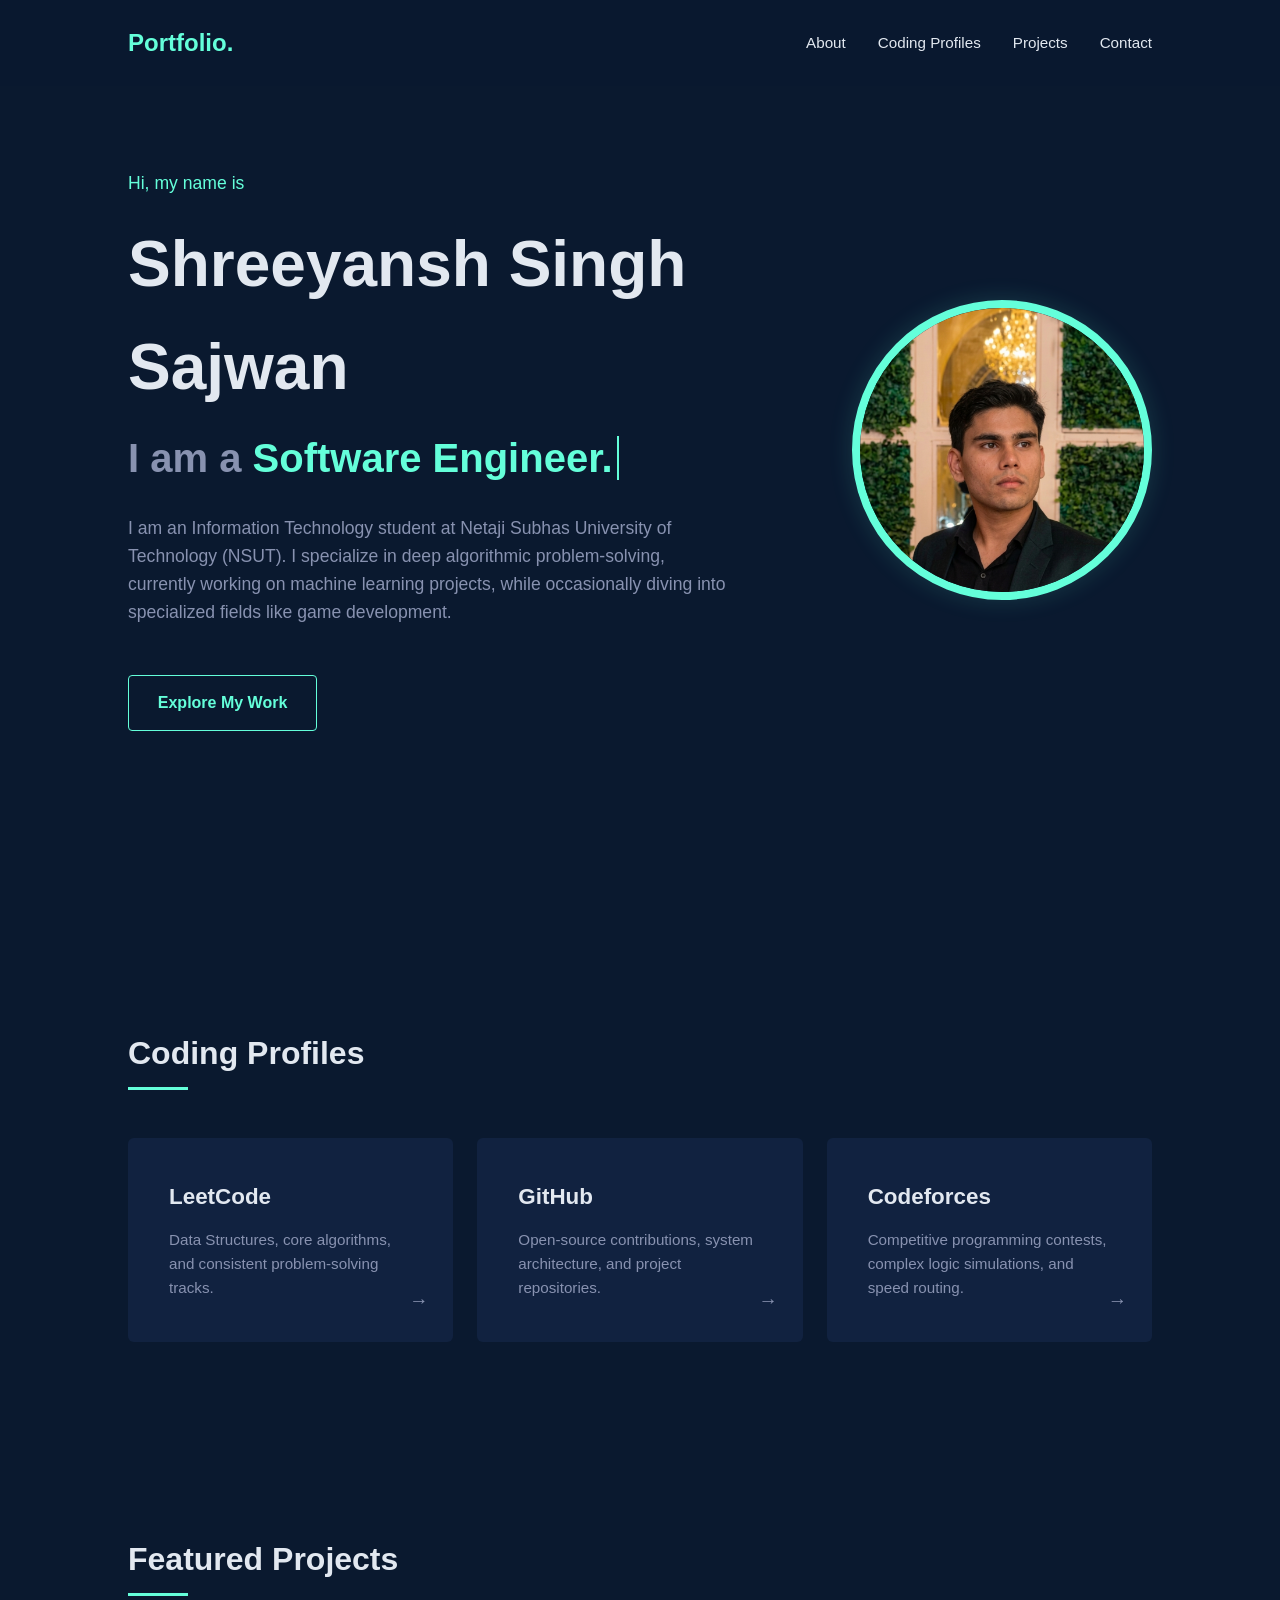
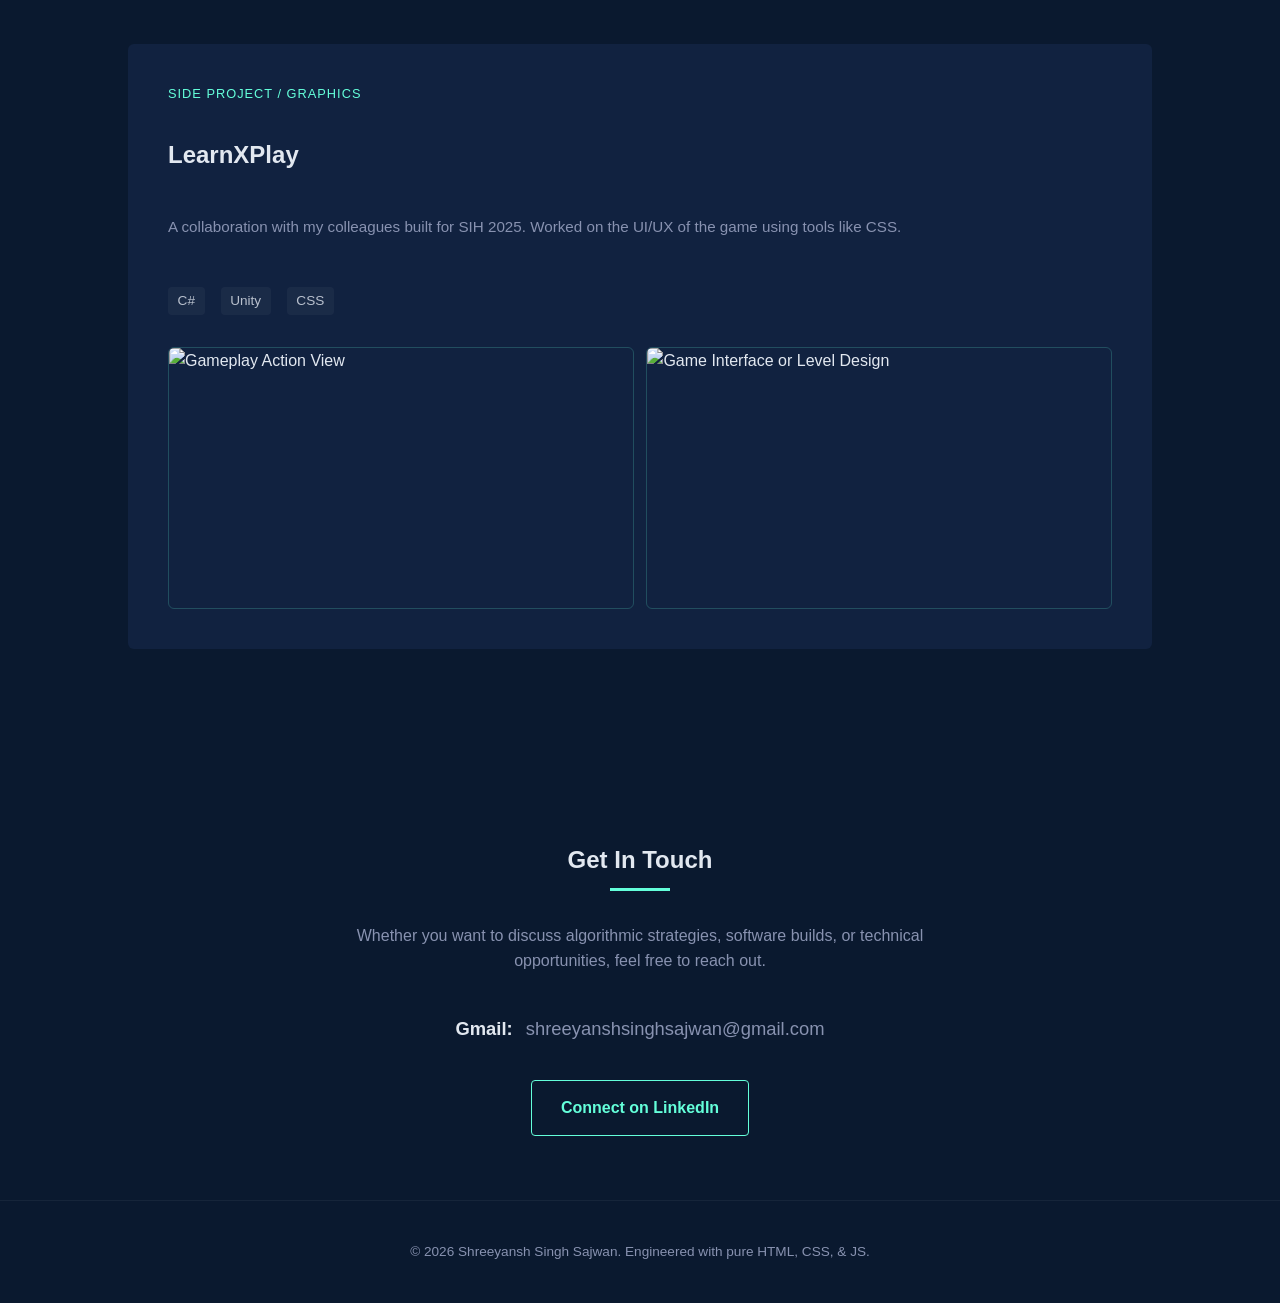
==== index.html @ 5389fd42 "Add files to repository Add HTML, CSS, JS, README and image file" ====
<!DOCTYPE html>
<html lang="en">
<head>
    <meta charset="UTF-8">
    <meta name="viewport" content="width=device-width, initial-scale=1.0">
    <title>Shreeyansh Singh Sajwan | Portfolio | Engineering & Development</title>
    <link rel="stylesheet" href="style.css">
</head>
<body>

    <nav class="navbar">
        <div class="logo">Portfolio.</div>
        <ul class="nav-links">
            <li><a href="#about">About</a></li>
            <li><a href="#profiles">Coding Profiles</a></li>
            <li><a href="#projects">Projects</a></li>
            <li><a href="#contact">Contact</a></li>
        </ul>
    </nav>

    <header id="about" class="hero">
        <div class="hero-flex-container">
            <div class="hero-content">
                <p class="greeting">Hi, my name is</p>
                <h1 class="name">Shreeyansh Singh Sajwan</h1>
                <h2 class="dynamic-text">I am a <span class="typewriter" data-words='["Software Engineer.", "Competitive Programmer.", "Problem Solver."]'></span></h2>
                <p class="bio">
                    I am an Information Technology student at Netaji Subhas University of Technology (NSUT). 
                    I specialize in deep algorithmic problem-solving, currently working on machine learning
                    projects, while occasionally diving into specialized fields like game development.
                </p>
                <a href="#projects" class="btn">Explore My Work</a>
            </div>

            <div class="hero-portrait-container">
                <img src="me.jpeg" alt="Shreeyansh Singh Sajwan" class="hero-portrait">
            </div>

        </div>
    </header>

    <section id="profiles" class="reveal">
        <div class="section-header">
            <h2>Coding Profiles</h2>
            <div class="underline"></div>
        </div>
        <div class="profile-grid">
            <a href="https://leetcode.com/GamerTripleS55" target="_blank" class="profile-card leetcode">
                <h3>LeetCode</h3>
                <p>Data Structures, core algorithms, and consistent problem-solving tracks.</p>
                <span class="link-arrow">→</span>
            </a>
            <a href="https://github.com/Shreeyansh-S-Sajwan" target="_blank" class="profile-card github">
                <h3>GitHub</h3>
                <p>Open-source contributions, system architecture, and project repositories.</p>
                <span class="link-arrow">→</span>
            </a>
            <a href="https://codeforces.com/profile/gamertriples55" target="_blank" class="profile-card codeforces">
                <h3>Codeforces</h3>
                <p>Competitive programming contests, complex logic simulations, and speed routing.</p>
                <span class="link-arrow">→</span>
            </a>
        </div>
    </section>

    <section id="projects" class="reveal">
        <div class="section-header">
            <h2>Featured Projects</h2>
            <div class="underline"></div>
        </div>
        
        <div class="projects-grid">
            <div class="project-text-content">
                <div class="project-card game-tech">
                    <span class="project-tag">Side Project / Graphics</span>
                    <h3>LearnXPlay</h3>
                    <p>A collaboration with my colleagues built for SIH 2025. Worked on the UI/UX of the game using tools like CSS.</p>
                    <div class="project-tech-stack">
                        <span>C#</span><span>Unity</span><span>CSS</span>
                    </div>
                    <div class="game-screenshots">
                        <img src="game-ss1.jpg" alt="Gameplay Action View" class="game-ss">
                        <img src="game-ss2.jpg" alt="Game Interface or Level Design" class="game-ss">
                    </div>
                </div>
            </div>
        </div>
    </section>

    <section id="contact" class="reveal">
        <div class="contact-container">
            <h2>Get In Touch</h2>
            <div class="underline"></div>
            <p>Whether you want to discuss algorithmic strategies, software builds, or technical opportunities, feel free to reach out.</p>
            
            <div class="contact-hybrid">
                <div class="gmail-text">
                    <span class="label">Gmail:</span> 
                    <span class="value">shreeyanshsinghsajwan@gmail.com</span>
                </div>
                
                <div class="linkedin-box">
                    <a href="https://linkedin.com/in/shreeyansh-singh-sajwan" target="_blank" class="btn">Connect on LinkedIn</a>
                </div>
            </div>
        </div>
    </section>

    <footer>
        <p>&copy; 2026 Shreeyansh Singh Sajwan. Engineered with pure HTML, CSS, & JS.</p>
    </footer>

    <script src="script.js"></script>
</body>
</html>
---- style.css ----
/* Color Palette Variables */
:root {
    --bg-main: #0a192f;        /* Deep Space Navy */
    --bg-surface: #112240;     /* Slate Blue Surface */
    --text-primary: #64ffda;   /* Cyan / Electric Accent */
    --text-bright: #e2e8f0;    /* Crisp Text */
    --text-muted: #8892b0;     /* Subdued Metadata Text */
    --blue-glow: rgba(100, 255, 218, 0.15);
}

* {
    margin: 0;
    padding: 0;
    box-sizing: border-box;
    font-family: 'SF Pro Display', -apple-system, 'Segoe UI', sans-serif;
    scroll-behavior: smooth;
}

body {
    background-color: var(--bg-main);
    color: var(--text-bright);
    overflow-x: hidden;
    line-height: 1.6;
}

/* Navbar Customization */
.navbar {
    display: flex;
    justify-content: space-between;
    align-items: center;
    padding: 1.5rem 10%;
    position: fixed;
    width: 100%;
    top: 0;
    z-index: 1000;
    background: rgba(10, 25, 47, 0.85);
    backdrop-filter: blur(10px);
    transition: all 0.3s ease;
}

.navbar.shrink {
    padding: 0.8rem 10%;
    box-shadow: 0 10px 30px -10px rgba(2, 12, 27, 0.7);
}

.logo {
    font-size: 1.5rem;
    font-weight: 700;
    color: var(--text-primary);
}

.nav-links {
    display: flex;
    list-style: none;
    gap: 2rem;
}

.nav-links a {
    text-decoration: none;
    color: var(--text-bright);
    font-size: 0.95rem;
    transition: color 0.2s;
}

.nav-links a:hover {
    color: var(--text-primary);
}

/* Sections Global Structure */
section {
    padding: 8rem 10% 4rem 10%;
}

.section-header {
    margin-bottom: 3rem;
}

.section-header h2 {
    font-size: 2rem;
    color: var(--text-bright);
}

.underline {
    width: 60px;
    height: 3px;
    background-color: var(--text-primary);
    margin-top: 0.5rem;
}

/* Hero Content Styling */
.hero {
    min-height: 100vh;
    display: flex;
    align-items: center;
    padding: 0 10%;
}

.greeting {
    color: var(--text-primary);
    font-size: 1.1rem;
    margin-bottom: 1rem;
}

.name {
    font-size: 4rem;
    font-weight: 800;
    margin-bottom: 0.5rem;
}

.dynamic-text {
    font-size: 2.5rem;
    color: var(--text-muted);
    margin-bottom: 1.5rem;
}

.bio {
    max-width: 600px;
    color: var(--text-muted);
    font-size: 1.1rem;
    margin-bottom: 3rem;
}

/* UI Elements: Buttons */
.btn {
    display: inline-block;
    padding: 0.9rem 1.8rem;
    border: 1px solid var(--text-primary);
    color: var(--text-primary);
    text-decoration: none;
    border-radius: 4px;
    font-weight: 600;
    background: transparent;
    transition: all 0.25s ease;
}

.btn:hover {
    background: var(--blue-glow);
    transform: translateY(-3px);
}

/* Coding Profiles Section Elements */
.profile-grid {
    display: grid;
    grid-template-columns: repeat(auto-fit, minmax(280px, 1fr));
    gap: 1.5rem;
}

.profile-card {
    background-color: var(--bg-surface);
    padding: 2.5rem;
    border-radius: 6px;
    text-decoration: none;
    color: var(--text-bright);
    position: relative;
    border: 1px solid transparent;
    transition: all 0.25s cubic-bezier(0.25, 0.46, 0.45, 0.94);
}

.profile-card h3 {
    margin-bottom: 0.8rem;
    font-size: 1.4rem;
}

.profile-card p {
    color: var(--text-muted);
    font-size: 0.95rem;
}

.link-arrow {
    position: absolute;
    bottom: 1.5rem;
    right: 1.5rem;
    color: var(--text-muted);
    font-size: 1.2rem;
    transition: transform 0.2s;
}

/* Hover Physics for Cards */
.profile-card:hover {
    transform: translateY(-5px);
    border-color: var(--text-primary);
    box-shadow: 0 10px 20px -15px rgba(100, 255, 218, 0.3);
}

.profile-card:hover .link-arrow {
    transform: translateX(5px);
    color: var(--text-primary);
}

/* Project Cards Construction */
.projects-grid {
    display: grid;
    grid-template-columns: repeat(auto-fit, minmax(320px, 1fr));
    gap: 2rem;
}

.project-card {
    background: var(--bg-surface);
    padding: 2.5rem;
    border-radius: 6px;
    display: flex;
    flex-direction: column;
    justify-content: space-between;
    min-height: 280px;
}

.project-tag {
    font-size: 0.8rem;
    color: var(--text-primary);
    text-transform: uppercase;
    letter-spacing: 1px;
}

.project-card h3 {
    font-size: 1.5rem;
    margin: 0.5rem 0 1rem 0;
}

.project-card p {
    color: var(--text-muted);
    font-size: 0.95rem;
    margin-bottom: 1.5rem;
}

.project-tech-stack {
    display: flex;
    gap: 1rem;
    flex-wrap: wrap;
}

.project-tech-stack span {
    font-size: 0.85rem;
    color: var(--text-bright);
    opacity: 0.8;
    background: rgba(254, 254, 254, 0.05);
    padding: 0.2rem 0.6rem;
    border-radius: 4px;
}

/* Contact Module Layout */
.contact-container {
    text-align: center;
    max-width: 600px;
    margin: 0 auto;
}

.contact-container .underline {
    margin: 0.5rem auto 2rem auto;
}

.contact-container p {
    color: var(--text-muted);
    margin-bottom: 2.5rem;
}

.contact-buttons {
    display: flex;
    justify-content: center;
    gap: 1.5rem;
}

/* Footer Accent */
footer {
    text-align: center;
    padding: 2.5rem;
    font-size: 0.85rem;
    color: var(--text-muted);
    border-top: 1px solid rgba(254, 254, 254, 0.05);
}

/* JavaScript Engine Effects Properties */
.typewriter {
    border-right: 2px solid var(--text-primary);
    color: var(--text-primary);
    padding-right: 4px;
    animation: blink 0.75s step-end infinite;
}

@keyframes blink {
    from, to { border-color: transparent }
    50% { border-color: var(--text-primary); }
}

/* Scroll Reveal Initial Hide States */
.reveal {
    opacity: 0;
    transform: translateY(40px);
    transition: opacity 0.8s ease-out, transform 0.6s ease-out;
}

.reveal.active {
    opacity: 1;
    transform: translateY(0);
}

/* Hybrid Contact Layout */
.contact-hybrid {
    margin-top: 2.5rem;
    display: flex;
    flex-direction: column;
    gap: 1.8rem;
    align-items: center;
}

.gmail-text {
    font-size: 1.15rem;
    color: var(--text-muted);
}

.gmail-text .label {
    font-weight: 600;
    color: var(--text-bright);
    margin-right: 0.5rem;
}

.gmail-text .value {
    color: var(--text-muted);
}

.linkedin-box {
    margin-top: 0.5rem;
}

/* --- Hero Section - New Layout and Portrait Styling --- */

/* Parent container to align text and image side-by-side */
.hero-flex-container {
    display: flex;
    justify-content: space-between;
    align-items: center;
    width: 100%;
    max-width: 1200px; /* Optional cap to keep content contained on large screens */
    margin: 0 auto;
}

/* Ensure text doesn't get squeezed */
.hero-content {
    flex: 1;
    padding-right: 3rem; /* Spacing between text and image */
}

/* Portrait container to handle alignment and border */
.hero-portrait-container {
    flex-shrink: 0; /* Prevent the image from shrinking */
    width: 300px;   /* Set desired width (matches visual mockup) */
    height: 300px;  /* Set desired height for a square base */
    border-radius: 50%; /* Make the container a perfect circle */
    border: 8px solid var(--text-primary); /* Prominent BLUE border from your theme */
    overflow: hidden; /* Important: this clips the image into the circular shape */
    box-shadow: 0 0 25px var(--blue-glow); /* Adds a subtle glow effect (optional but recommended) */
}

/* The actual image inside the container */
.hero-portrait {
    width: 100%;
    height: 100%;
    object-fit: cover; /* Ensures the image fills the circle without distortion */
}

/* --- Game Project Screenshots Grid --- */

/* Adjust the game card to handle the vertical layout cleanly */
.project-card.game-tech {
    display: flex;
    flex-direction: column;
    justify-content: space-between;
    gap: 1.5rem;
}

/* Create a balanced 2-column container for the screenshots */
.game-screenshots {
    display: grid;
    grid-template-columns: 1fr 1fr;
    gap: 0.8rem;
    margin-top: 0.5rem;
}

/* Style the individual screenshots */
.game-ss {
    width: 100%;
    height: auto;
    aspect-ratio: 16 / 9; /* Fits standard landscape screenshots cleanly */
    object-fit: cover;    /* Prevents image distortion */
    border-radius: 6px;
    border: 1px solid rgba(100, 255, 218, 0.2); /* Subtle blue theme tint */
    transition: transform 0.3s ease, border-color 0.3s ease, box-shadow 0.3s ease;
}

/* Hover effects for game images */
.game-ss:hover {
    transform: translateY(-2px) scale(1.02);
    border-color: var(--text-primary); /* Shines electric blue on hover */
    box-shadow: 0 5px 15px rgba(100, 255, 218, 0.1);
    cursor: zoom-in;
}

/* Responsive adjustment for small mobile screens */
@media (max-width: 480px) {
    .game-screenshots {
        grid-template-columns: 1fr; /* Stacks screenshots vertically if screen is tiny */
    }
}
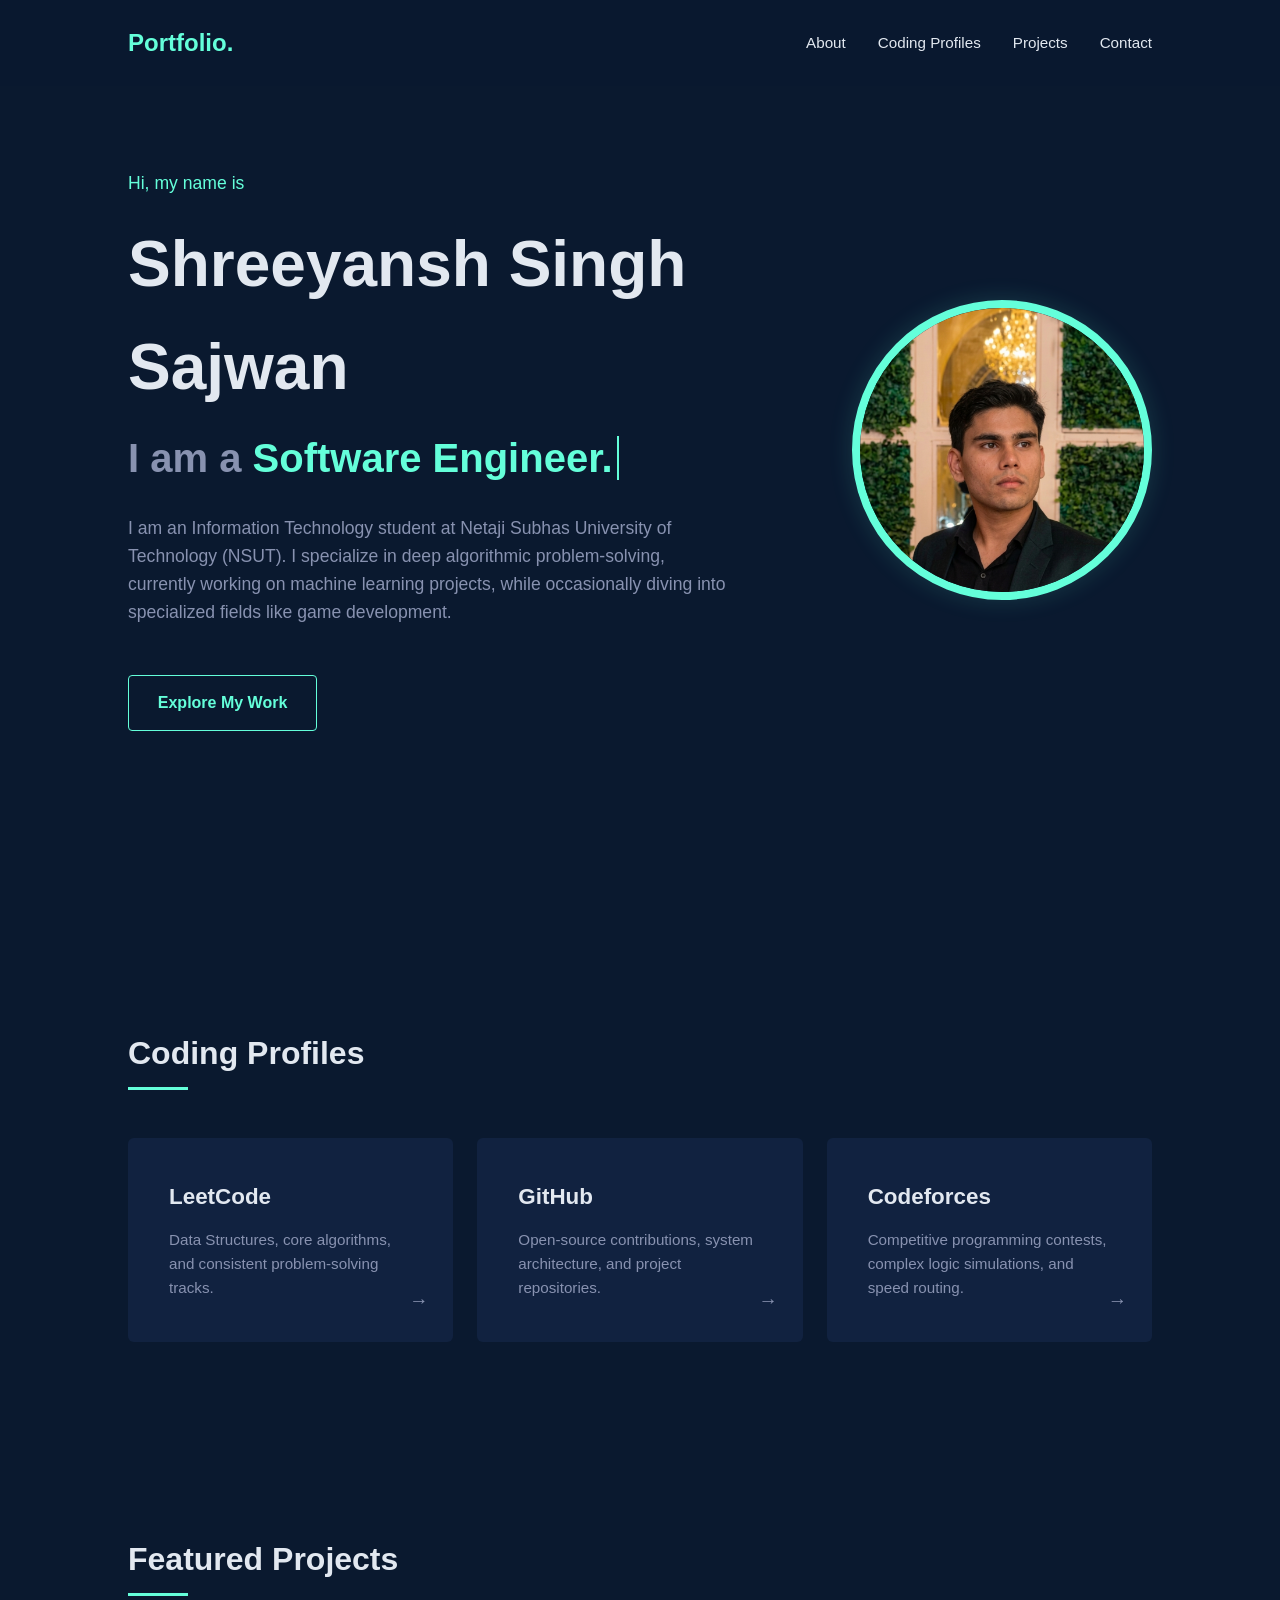
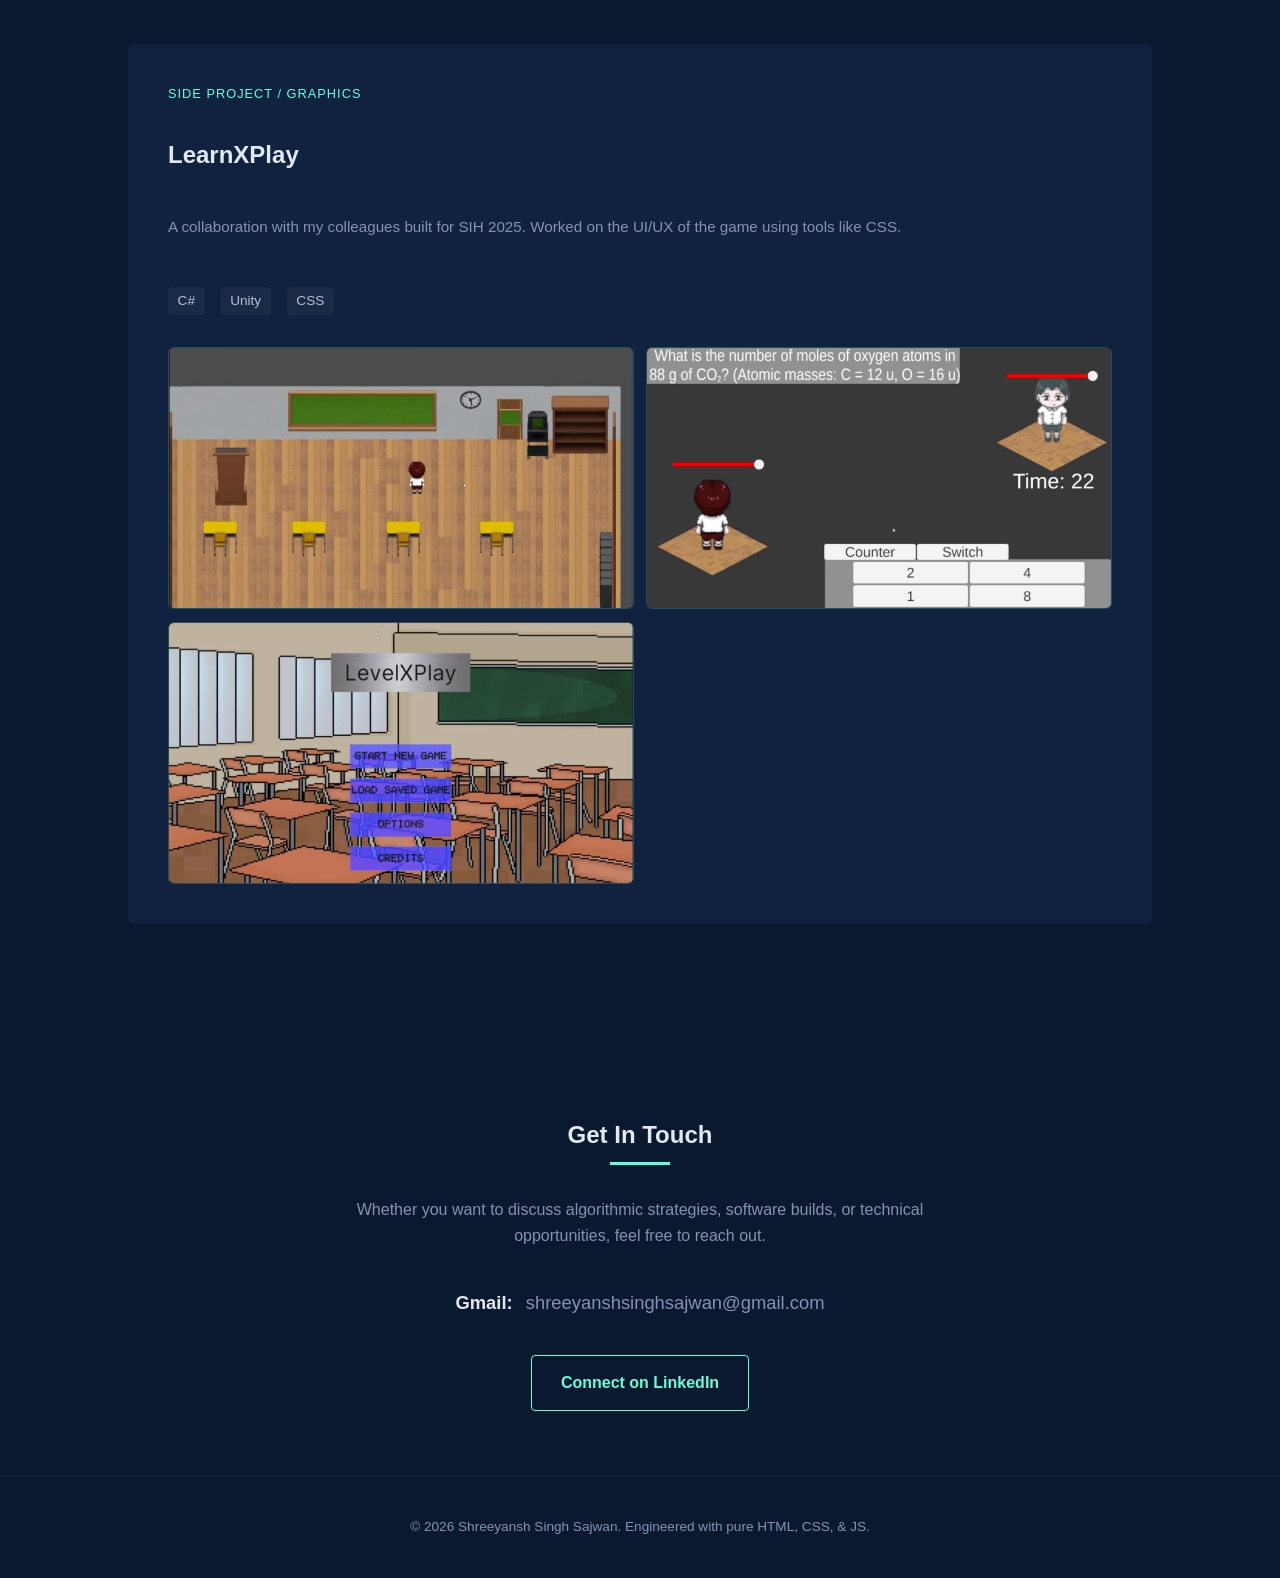
==== commit d694c2a2: "Add game screenshots and index Adds game screenshots and an updated index file" ====
--- a/index.html
+++ b/index.html
@@ -79,8 +79,9 @@
                         <span>C#</span><span>Unity</span><span>CSS</span>
                     </div>
                     <div class="game-screenshots">
-                        <img src="game-ss1.jpg" alt="Gameplay Action View" class="game-ss">
-                        <img src="game-ss2.jpg" alt="Game Interface or Level Design" class="game-ss">
+                        <img src="game-ss1.jpeg" alt="Gameplay Action View" class="game-ss">
+                        <img src="game-ss2.jpeg" alt="Gameplay Battle View" class="game-ss">
+                        <img src="game-ss3.jpeg" alt="Game Interface or Level Design" class="game-ss">
                     </div>
                 </div>
             </div>
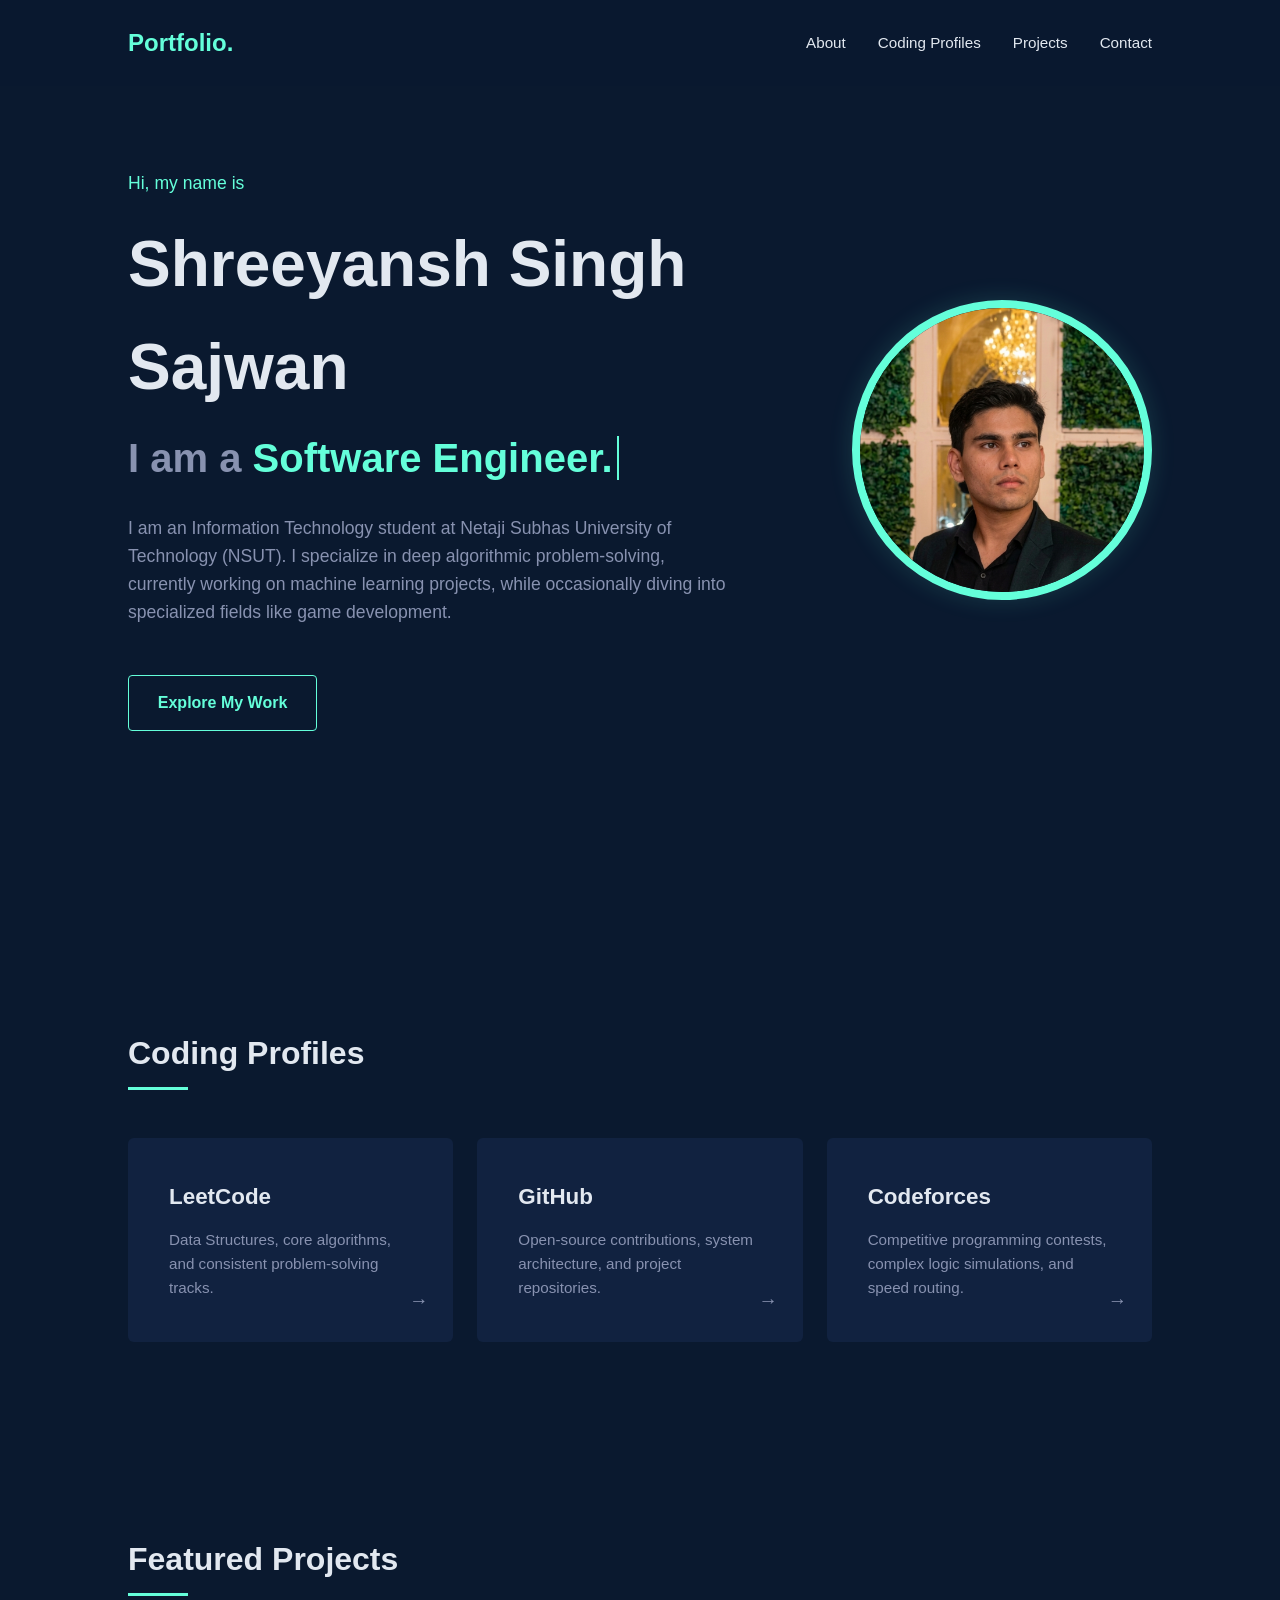
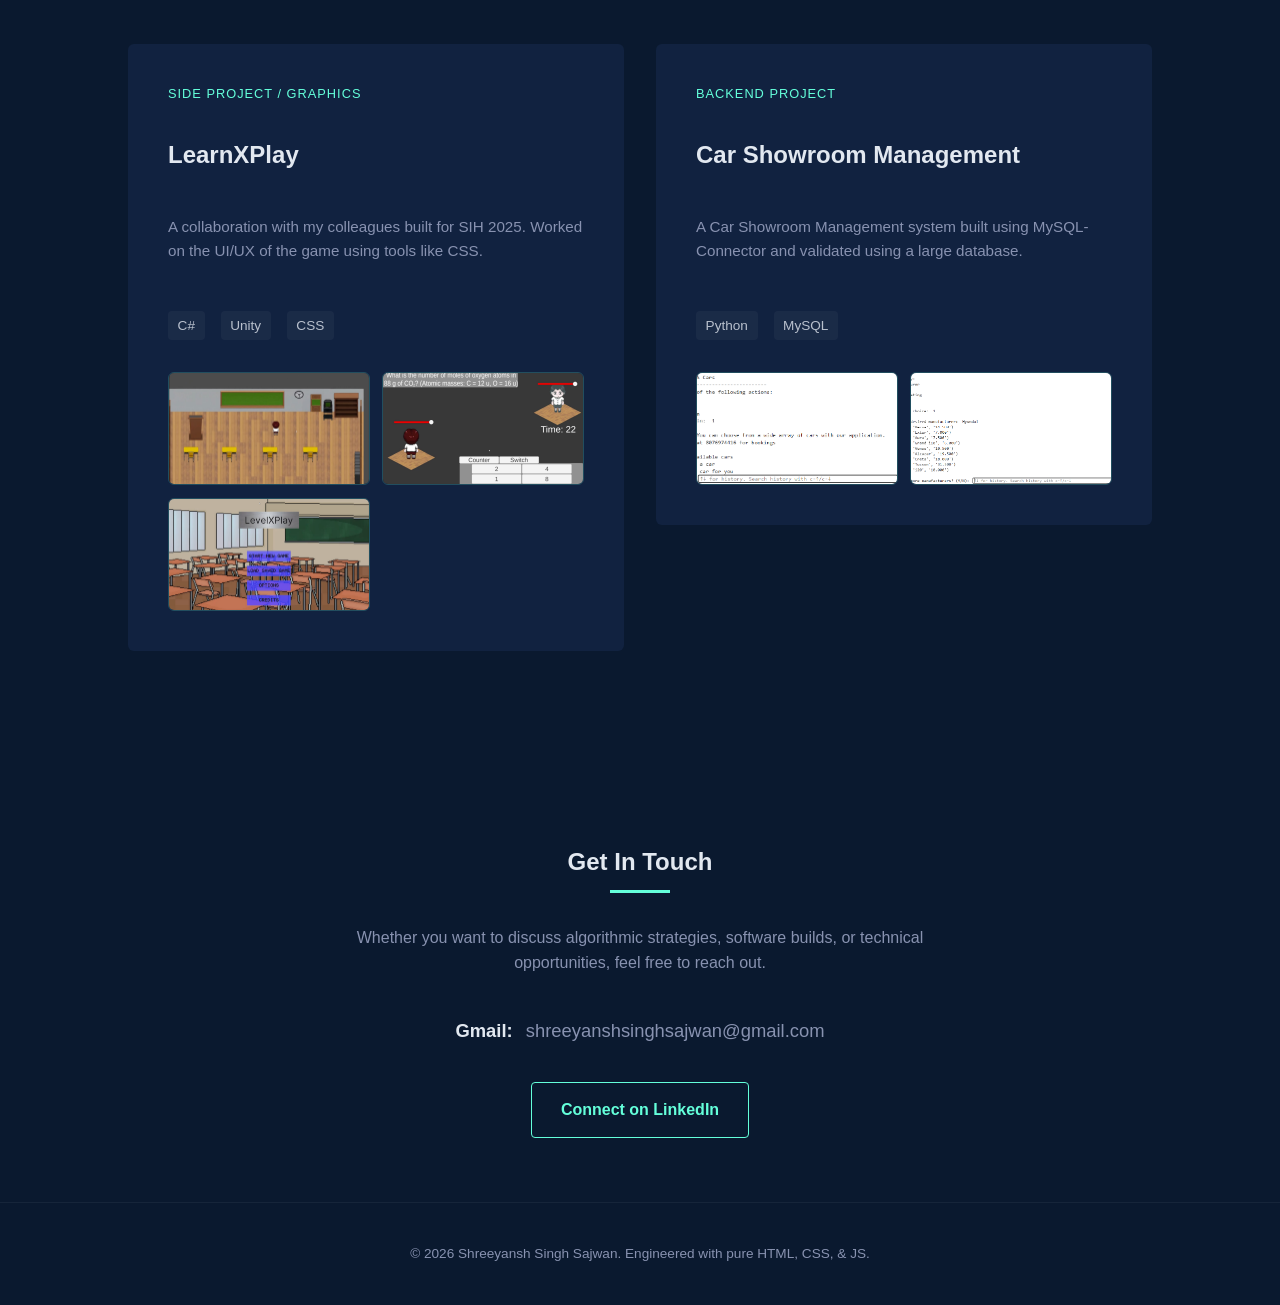
==== commit 3fec86b7: "Add updated files and images Adds updated files with images of car showroom management system" ====
--- a/index.html
+++ b/index.html
@@ -85,6 +85,20 @@
                     </div>
                 </div>
             </div>
+            <div class="project-text-content">
+                <div class="project-card game-tech">
+                    <span class="project-tag">Backend Project</span>
+                    <h3>Car Showroom Management</h3>
+                    <p>A Car Showroom Management system built using MySQL-Connector and validated using a large database.</p>
+                    <div class="project-tech-stack">
+                        <span>Python</span><span>MySQL</span>
+                    </div>
+                    <div class="game-screenshots">
+                        <img src="csm1.png" alt="Home Screen" class="game-ss">
+                        <img src="csm2.png" alt="Interface" class="game-ss">
+                    </div>
+                </div>
+            </div>
         </div>
     </section>
 
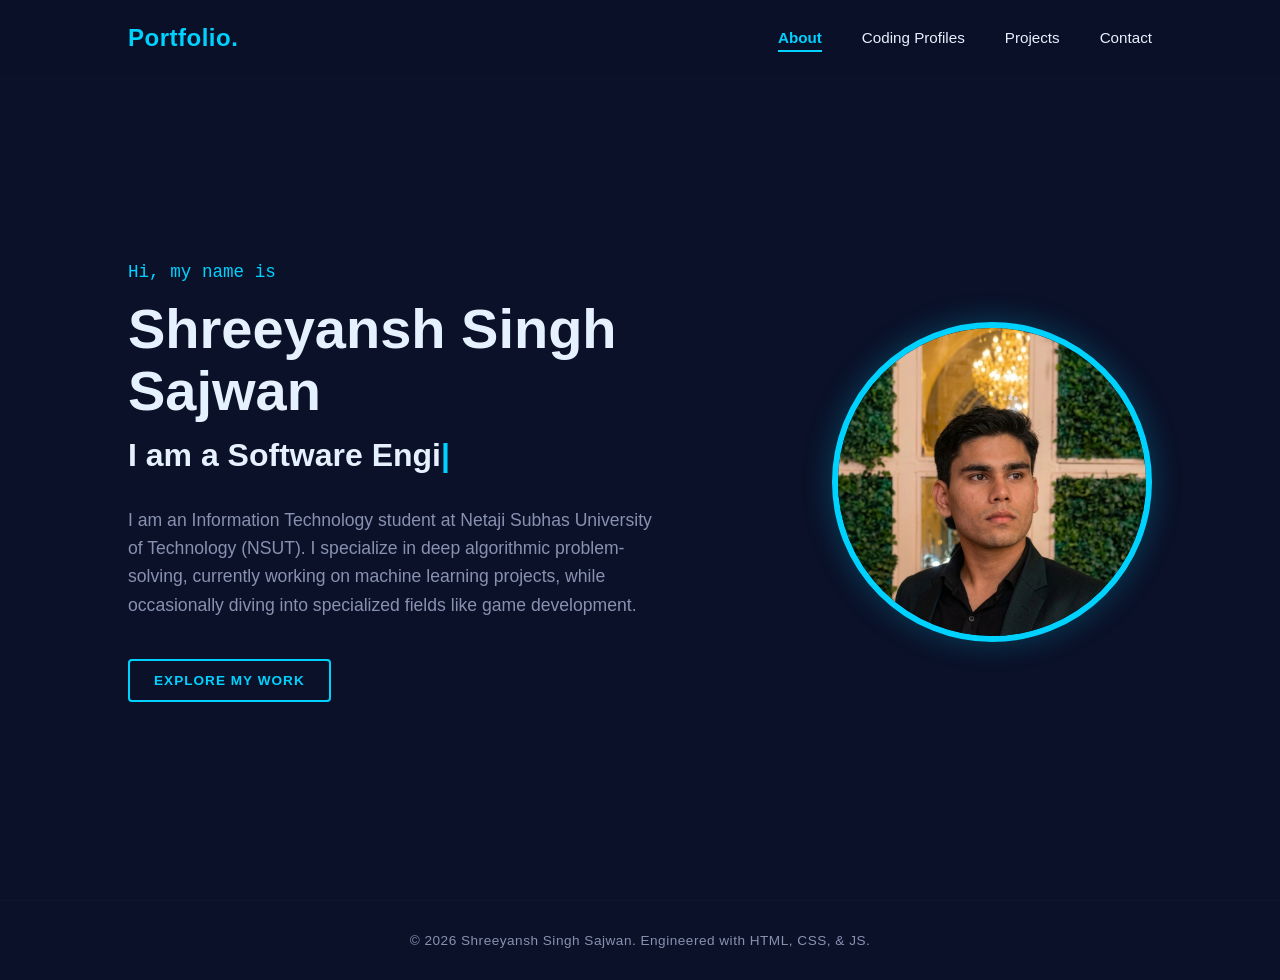
==== commit dfc52bf2: "Complete Redesign A complete redesign of the whole website with multiple web pages and some theme tw" ====
--- a/index.html
+++ b/index.html
@@ -3,7 +3,7 @@
 <head>
     <meta charset="UTF-8">
     <meta name="viewport" content="width=device-width, initial-scale=1.0">
-    <title>Shreeyansh Singh Sajwan | Portfolio | Engineering & Development</title>
+    <title>Shreeyansh Singh Sajwan | Home</title>
     <link rel="stylesheet" href="style.css">
 </head>
 <body>
@@ -11,10 +11,10 @@
     <nav class="navbar">
         <div class="logo">Portfolio.</div>
         <ul class="nav-links">
-            <li><a href="#about">About</a></li>
-            <li><a href="#profiles">Coding Profiles</a></li>
-            <li><a href="#projects">Projects</a></li>
-            <li><a href="#contact">Contact</a></li>
+            <li><a href="index.html" class="active-nav">About</a></li>
+            <li><a href="profiles.html">Coding Profiles</a></li>
+            <li><a href="projects.html">Projects</a></li>
+            <li><a href="contact.html">Contact</a></li>
         </ul>
     </nav>
 
@@ -29,100 +29,16 @@
                     I specialize in deep algorithmic problem-solving, currently working on machine learning
                     projects, while occasionally diving into specialized fields like game development.
                 </p>
-                <a href="#projects" class="btn">Explore My Work</a>
+                <a href="projects.html" class="btn">Explore My Work</a>
             </div>
-
             <div class="hero-portrait-container">
                 <img src="me.jpeg" alt="Shreeyansh Singh Sajwan" class="hero-portrait">
             </div>
-
         </div>
     </header>
 
-    <section id="profiles" class="reveal">
-        <div class="section-header">
-            <h2>Coding Profiles</h2>
-            <div class="underline"></div>
-        </div>
-        <div class="profile-grid">
-            <a href="https://leetcode.com/GamerTripleS55" target="_blank" class="profile-card leetcode">
-                <h3>LeetCode</h3>
-                <p>Data Structures, core algorithms, and consistent problem-solving tracks.</p>
-                <span class="link-arrow">→</span>
-            </a>
-            <a href="https://github.com/Shreeyansh-S-Sajwan" target="_blank" class="profile-card github">
-                <h3>GitHub</h3>
-                <p>Open-source contributions, system architecture, and project repositories.</p>
-                <span class="link-arrow">→</span>
-            </a>
-            <a href="https://codeforces.com/profile/gamertriples55" target="_blank" class="profile-card codeforces">
-                <h3>Codeforces</h3>
-                <p>Competitive programming contests, complex logic simulations, and speed routing.</p>
-                <span class="link-arrow">→</span>
-            </a>
-        </div>
-    </section>
-
-    <section id="projects" class="reveal">
-        <div class="section-header">
-            <h2>Featured Projects</h2>
-            <div class="underline"></div>
-        </div>
-        
-        <div class="projects-grid">
-            <div class="project-text-content">
-                <div class="project-card game-tech">
-                    <span class="project-tag">Side Project / Graphics</span>
-                    <h3>LearnXPlay</h3>
-                    <p>A collaboration with my colleagues built for SIH 2025. Worked on the UI/UX of the game using tools like CSS.</p>
-                    <div class="project-tech-stack">
-                        <span>C#</span><span>Unity</span><span>CSS</span>
-                    </div>
-                    <div class="game-screenshots">
-                        <img src="game-ss1.jpeg" alt="Gameplay Action View" class="game-ss">
-                        <img src="game-ss2.jpeg" alt="Gameplay Battle View" class="game-ss">
-                        <img src="game-ss3.jpeg" alt="Game Interface or Level Design" class="game-ss">
-                    </div>
-                </div>
-            </div>
-            <div class="project-text-content">
-                <div class="project-card game-tech">
-                    <span class="project-tag">Backend Project</span>
-                    <h3>Car Showroom Management</h3>
-                    <p>A Car Showroom Management system built using MySQL-Connector and validated using a large database.</p>
-                    <div class="project-tech-stack">
-                        <span>Python</span><span>MySQL</span>
-                    </div>
-                    <div class="game-screenshots">
-                        <img src="csm1.png" alt="Home Screen" class="game-ss">
-                        <img src="csm2.png" alt="Interface" class="game-ss">
-                    </div>
-                </div>
-            </div>
-        </div>
-    </section>
-
-    <section id="contact" class="reveal">
-        <div class="contact-container">
-            <h2>Get In Touch</h2>
-            <div class="underline"></div>
-            <p>Whether you want to discuss algorithmic strategies, software builds, or technical opportunities, feel free to reach out.</p>
-            
-            <div class="contact-hybrid">
-                <div class="gmail-text">
-                    <span class="label">Gmail:</span> 
-                    <span class="value">shreeyanshsinghsajwan@gmail.com</span>
-                </div>
-                
-                <div class="linkedin-box">
-                    <a href="https://linkedin.com/in/shreeyansh-singh-sajwan" target="_blank" class="btn">Connect on LinkedIn</a>
-                </div>
-            </div>
-        </div>
-    </section>
-
     <footer>
-        <p>&copy; 2026 Shreeyansh Singh Sajwan. Engineered with pure HTML, CSS, & JS.</p>
+        <p>&copy; 2026 Shreeyansh Singh Sajwan. Engineered with HTML, CSS, & JS.</p>
     </footer>
 
     <script src="script.js"></script>
--- a/style.css
+++ b/style.css
@@ -1,365 +1,372 @@
-/* Color Palette Variables */
+/* ==========================================================================
+   1. VARIABLES & RESET
+   ========================================================================== */
 :root {
-    --bg-main: #0a192f;        /* Deep Space Navy */
-    --bg-surface: #112240;     /* Slate Blue Surface */
-    --text-primary: #64ffda;   /* Cyan / Electric Accent */
-    --text-bright: #e2e8f0;    /* Crisp Text */
-    --text-muted: #8892b0;     /* Subdued Metadata Text */
-    --blue-glow: rgba(100, 255, 218, 0.15);
+    /* Color Palette */
+    --bg-main: #0a1128;          /* Deep Space/Midnight Blue */
+    --bg-surface: #101f42;       /* Lighter Blue-Navy for Cards/Navbar */
+    --text-bright: #e6f1ff;      /* Off-White crisp heading text */
+    --text-muted: #8892b0;       /* Muted slate-blue for descriptions */
+    --text-primary: #00d2ff;     /* Electric Blue Accent Color */
+    --blue-glow: rgba(0, 210, 255, 0.25);
+    
+    /* System Transitions */
+    --transition-smooth: all 0.3s cubic-bezier(0.25, 0.8, 0.25, 1);
 }
 
 * {
     margin: 0;
     padding: 0;
     box-sizing: border-box;
-    font-family: 'SF Pro Display', -apple-system, 'Segoe UI', sans-serif;
+    font-family: 'Segoe UI', Tahoma, Geneva, Verdana, sans-serif;
+}
+
+html {
     scroll-behavior: smooth;
+    background-color: var(--bg-main);
+    color: var(--text-muted);
 }
 
 body {
-    background-color: var(--bg-main);
+    min-height: 100vh;
+    display: flex;
+    flex-direction: column;
+    overflow-x: hidden;
+}
+
+/* Custom Scrollbar for modern browsers */
+::-webkit-scrollbar {
+    width: 8px;
+}
+::-webkit-scrollbar-track {
+    background: var(--bg-main);
+}
+::-webkit-scrollbar-thumb {
+    background: var(--bg-surface);
+    border-radius: 4px;
+    border: 1px solid var(--text-primary);
+}
+
+/* ==========================================================================
+   2. GLOBAL TYPOGRAPHY & BUTTONS
+   ========================================================================== */
+h1, h2, h3 {
     color: var(--text-bright);
-    overflow-x: hidden;
-    line-height: 1.6;
-}
-
-/* Navbar Customization */
+    font-weight: 700;
+}
+
+a {
+    text-decoration: none;
+    color: inherit;
+}
+
+.underline {
+    width: 60px;
+    height: 4px;
+    background-color: var(--text-primary);
+    margin: 0.5rem 0 2rem 0;
+    border-radius: 2px;
+}
+
+/* Reusable Standard Button */
+.btn {
+    display: inline-block;
+    padding: 0.75rem 1.5rem;
+    border: 2px solid var(--text-primary);
+    color: var(--text-primary);
+    border-radius: 4px;
+    font-weight: 600;
+    text-transform: uppercase;
+    font-size: 0.85rem;
+    letter-spacing: 1px;
+    background: transparent;
+    transition: var(--transition-smooth);
+}
+
+.btn:hover {
+    background-color: var(--blue-glow);
+    box-shadow: 0 0 15px var(--blue-glow);
+    transform: translateY(-2px);
+    cursor: pointer;
+}
+
+/* ==========================================================================
+   3. NAVIGATION BAR
+   ========================================================================== */
 .navbar {
+    position: fixed;
+    top: 0;
+    left: 0;
+    width: 100%;
     display: flex;
     justify-content: space-between;
     align-items: center;
     padding: 1.5rem 10%;
-    position: fixed;
-    width: 100%;
-    top: 0;
+    background-color: rgba(10, 17, 40, 0.9);
+    backdrop-filter: blur(10px);
     z-index: 1000;
-    background: rgba(10, 25, 47, 0.85);
-    backdrop-filter: blur(10px);
-    transition: all 0.3s ease;
-}
-
+    transition: var(--transition-smooth);
+}
+
+/* Triggered via Javascript scroll module */
 .navbar.shrink {
     padding: 0.8rem 10%;
-    box-shadow: 0 10px 30px -10px rgba(2, 12, 27, 0.7);
+    box-shadow: 0 10px 30px rgba(0, 0, 0, 0.5);
+    background-color: var(--bg-surface);
 }
 
 .logo {
     font-size: 1.5rem;
-    font-weight: 700;
-    color: var(--text-primary);
+    font-weight: 800;
+    color: var(--text-primary);
+    letter-spacing: 0.5px;
 }
 
 .nav-links {
     display: flex;
     list-style: none;
-    gap: 2rem;
+    gap: 2.5rem;
 }
 
 .nav-links a {
-    text-decoration: none;
     color: var(--text-bright);
     font-size: 0.95rem;
-    transition: color 0.2s;
+    font-weight: 500;
+    transition: var(--transition-smooth);
+    padding-bottom: 4px;
 }
 
 .nav-links a:hover {
     color: var(--text-primary);
 }
 
-/* Sections Global Structure */
-section {
-    padding: 8rem 10% 4rem 10%;
-}
-
-.section-header {
-    margin-bottom: 3rem;
-}
-
-.section-header h2 {
+/* Multi-page layout marker highlighting active menu index */
+.nav-links a.active-nav {
+    color: var(--text-primary);
+    font-weight: 600;
+    border-bottom: 2px solid var(--text-primary);
+}
+
+/* ==========================================================================
+   4. SCROLL REVEAL ENGINE
+   ========================================================================== */
+.reveal {
+    opacity: 0;
+    transform: translateY(30px);
+    transition: opacity 0.8s ease, transform 0.8s ease;
+}
+
+.reveal.active {
+    opacity: 1;
+    transform: translateY(0);
+}
+
+/* ==========================================================================
+   5. HOME PAGE - HERO SECTION
+   ========================================================================== */
+.hero {
+    min-height: 100vh;
+    display: flex;
+    align-items: center;
+    padding: 0 10%;
+    padding-top: 4rem; /* Safe navigation offset clearance */
+}
+
+.hero-flex-container {
+    display: flex;
+    justify-content: space-between;
+    align-items: center;
+    width: 100%;
+    max-width: 1200px;
+    margin: 0 auto;
+    gap: 3rem;
+}
+
+.hero-content {
+    flex: 1;
+}
+
+.greeting {
+    color: var(--text-primary);
+    font-family: monospace;
+    font-size: 1.1rem;
+    margin-bottom: 1rem;
+}
+
+.name {
+    font-size: 3.5rem;
+    line-height: 1.1;
+    margin-bottom: 1rem;
+}
+
+.dynamic-text {
     font-size: 2rem;
     color: var(--text-bright);
-}
-
-.underline {
-    width: 60px;
-    height: 3px;
-    background-color: var(--text-primary);
-    margin-top: 0.5rem;
-}
-
-/* Hero Content Styling */
-.hero {
-    min-height: 100vh;
-    display: flex;
-    align-items: center;
-    padding: 0 10%;
-}
-
-.greeting {
-    color: var(--text-primary);
+    margin-bottom: 1.5rem;
+    min-height: 2.8rem; /* Prevents layout shifting text hops */
+}
+
+/* Fake terminal cursor element indicator */
+.typewriter::after {
+    content: '|';
+    color: var(--text-primary);
+    animation: blink 0.75s infinite;
+}
+
+@keyframes blink {
+    50% { opacity: 0; }
+}
+
+.bio {
+    max-width: 540px;
     font-size: 1.1rem;
-    margin-bottom: 1rem;
-}
-
-.name {
-    font-size: 4rem;
-    font-weight: 800;
-    margin-bottom: 0.5rem;
-}
-
-.dynamic-text {
-    font-size: 2.5rem;
-    color: var(--text-muted);
-    margin-bottom: 1.5rem;
-}
-
-.bio {
-    max-width: 600px;
-    color: var(--text-muted);
-    font-size: 1.1rem;
-    margin-bottom: 3rem;
-}
-
-/* UI Elements: Buttons */
-.btn {
-    display: inline-block;
-    padding: 0.9rem 1.8rem;
-    border: 1px solid var(--text-primary);
-    color: var(--text-primary);
-    text-decoration: none;
-    border-radius: 4px;
-    font-weight: 600;
-    background: transparent;
-    transition: all 0.25s ease;
-}
-
-.btn:hover {
-    background: var(--blue-glow);
-    transform: translateY(-3px);
-}
-
-/* Coding Profiles Section Elements */
+    line-height: 1.6;
+    margin-bottom: 2.5rem;
+}
+
+/* Circular Portrait Photo Framework */
+.hero-portrait-container {
+    flex-shrink: 0;
+    width: 320px;
+    height: 320px;
+    border-radius: 50%;
+    border: 6px solid var(--text-primary);
+    overflow: hidden;
+    box-shadow: 0 0 30px var(--blue-glow);
+}
+
+.hero-portrait {
+    width: 100%;
+    height: 100%;
+    object-fit: cover;
+}
+
+/* ==========================================================================
+   6. MULTI-PAGE INNER CONTAINER STANDARDIZATION
+   ========================================================================== */
+.page-content {
+    padding: 8rem 10% 4rem 10%;
+    flex: 1; /* Standardizes footer pinning baseline metrics */
+    max-width: 1200px;
+    width: 100%;
+    margin: 0 auto;
+}
+
+.section-header h2 {
+    font-size: 2.2rem;
+}
+
+/* ==========================================================================
+   7. CODING PROFILES PAGE
+   ========================================================================== */
 .profile-grid {
     display: grid;
     grid-template-columns: repeat(auto-fit, minmax(280px, 1fr));
     gap: 1.5rem;
+    margin-top: 1rem;
 }
 
 .profile-card {
     background-color: var(--bg-surface);
-    padding: 2.5rem;
+    padding: 2rem;
     border-radius: 6px;
-    text-decoration: none;
-    color: var(--text-bright);
+    border: 1px solid rgba(0, 210, 255, 0.05);
     position: relative;
-    border: 1px solid transparent;
-    transition: all 0.25s cubic-bezier(0.25, 0.46, 0.45, 0.94);
+    transition: var(--transition-smooth);
 }
 
 .profile-card h3 {
-    margin-bottom: 0.8rem;
     font-size: 1.4rem;
+    margin-bottom: 0.75rem;
+    color: var(--text-primary);
 }
 
 .profile-card p {
-    color: var(--text-muted);
     font-size: 0.95rem;
+    line-height: 1.5;
+    padding-right: 1.5rem;
 }
 
 .link-arrow {
     position: absolute;
     bottom: 1.5rem;
     right: 1.5rem;
+    font-size: 1.3rem;
     color: var(--text-muted);
-    font-size: 1.2rem;
-    transition: transform 0.2s;
-}
-
-/* Hover Physics for Cards */
+    transition: var(--transition-smooth);
+}
+
+/* Profile Interactivity Transitions */
 .profile-card:hover {
     transform: translateY(-5px);
+    box-shadow: 0 10px 20px rgba(0, 0, 0, 0.3);
     border-color: var(--text-primary);
-    box-shadow: 0 10px 20px -15px rgba(100, 255, 218, 0.3);
 }
 
 .profile-card:hover .link-arrow {
-    transform: translateX(5px);
-    color: var(--text-primary);
-}
-
-/* Project Cards Construction */
+    color: var(--text-primary);
+    transform: translateX(4px);
+}
+
+/* ==========================================================================
+   8. FEATURED PROJECTS PAGE
+   ========================================================================== */
 .projects-grid {
     display: grid;
-    grid-template-columns: repeat(auto-fit, minmax(320px, 1fr));
+    grid-template-columns: repeat(auto-fit, minmax(450px, 1fr));
     gap: 2rem;
+    margin-top: 1rem;
 }
 
 .project-card {
-    background: var(--bg-surface);
+    background-color: var(--bg-surface);
     padding: 2.5rem;
-    border-radius: 6px;
-    display: flex;
-    flex-direction: column;
-    justify-content: space-between;
-    min-height: 280px;
+    border-radius: 8px;
+    border: 1px solid rgba(0, 210, 255, 0.05);
+    transition: var(--transition-smooth);
 }
 
 .project-tag {
-    font-size: 0.8rem;
-    color: var(--text-primary);
-    text-transform: uppercase;
-    letter-spacing: 1px;
+    color: var(--text-primary);
+    font-family: monospace;
+    font-size: 0.85rem;
+    letter-spacing: 0.5px;
 }
 
 .project-card h3 {
-    font-size: 1.5rem;
+    font-size: 1.6rem;
     margin: 0.5rem 0 1rem 0;
 }
 
 .project-card p {
-    color: var(--text-muted);
-    font-size: 0.95rem;
+    font-size: 1rem;
+    line-height: 1.6;
     margin-bottom: 1.5rem;
 }
 
 .project-tech-stack {
     display: flex;
-    gap: 1rem;
     flex-wrap: wrap;
+    gap: 0.75rem;
 }
 
 .project-tech-stack span {
+    font-family: monospace;
     font-size: 0.85rem;
+    background-color: rgba(10, 17, 40, 0.6);
     color: var(--text-bright);
-    opacity: 0.8;
-    background: rgba(254, 254, 254, 0.05);
-    padding: 0.2rem 0.6rem;
+    padding: 0.25rem 0.75rem;
     border-radius: 4px;
-}
-
-/* Contact Module Layout */
-.contact-container {
-    text-align: center;
-    max-width: 600px;
-    margin: 0 auto;
-}
-
-.contact-container .underline {
-    margin: 0.5rem auto 2rem auto;
-}
-
-.contact-container p {
-    color: var(--text-muted);
-    margin-bottom: 2.5rem;
-}
-
-.contact-buttons {
-    display: flex;
-    justify-content: center;
-    gap: 1.5rem;
-}
-
-/* Footer Accent */
-footer {
-    text-align: center;
-    padding: 2.5rem;
-    font-size: 0.85rem;
-    color: var(--text-muted);
-    border-top: 1px solid rgba(254, 254, 254, 0.05);
-}
-
-/* JavaScript Engine Effects Properties */
-.typewriter {
-    border-right: 2px solid var(--text-primary);
-    color: var(--text-primary);
-    padding-right: 4px;
-    animation: blink 0.75s step-end infinite;
-}
-
-@keyframes blink {
-    from, to { border-color: transparent }
-    50% { border-color: var(--text-primary); }
-}
-
-/* Scroll Reveal Initial Hide States */
-.reveal {
-    opacity: 0;
-    transform: translateY(40px);
-    transition: opacity 0.8s ease-out, transform 0.6s ease-out;
-}
-
-.reveal.active {
-    opacity: 1;
-    transform: translateY(0);
-}
-
-/* Hybrid Contact Layout */
-.contact-hybrid {
-    margin-top: 2.5rem;
-    display: flex;
-    flex-direction: column;
-    gap: 1.8rem;
-    align-items: center;
-}
-
-.gmail-text {
-    font-size: 1.15rem;
-    color: var(--text-muted);
-}
-
-.gmail-text .label {
-    font-weight: 600;
-    color: var(--text-bright);
-    margin-right: 0.5rem;
-}
-
-.gmail-text .value {
-    color: var(--text-muted);
-}
-
-.linkedin-box {
-    margin-top: 0.5rem;
-}
-
-/* --- Hero Section - New Layout and Portrait Styling --- */
-
-/* Parent container to align text and image side-by-side */
-.hero-flex-container {
-    display: flex;
-    justify-content: space-between;
-    align-items: center;
-    width: 100%;
-    max-width: 1200px; /* Optional cap to keep content contained on large screens */
-    margin: 0 auto;
-}
-
-/* Ensure text doesn't get squeezed */
-.hero-content {
-    flex: 1;
-    padding-right: 3rem; /* Spacing between text and image */
-}
-
-/* Portrait container to handle alignment and border */
-.hero-portrait-container {
-    flex-shrink: 0; /* Prevent the image from shrinking */
-    width: 300px;   /* Set desired width (matches visual mockup) */
-    height: 300px;  /* Set desired height for a square base */
-    border-radius: 50%; /* Make the container a perfect circle */
-    border: 8px solid var(--text-primary); /* Prominent BLUE border from your theme */
-    overflow: hidden; /* Important: this clips the image into the circular shape */
-    box-shadow: 0 0 25px var(--blue-glow); /* Adds a subtle glow effect (optional but recommended) */
-}
-
-/* The actual image inside the container */
-.hero-portrait {
-    width: 100%;
-    height: 100%;
-    object-fit: cover; /* Ensures the image fills the circle without distortion */
-}
-
-/* --- Game Project Screenshots Grid --- */
-
-/* Adjust the game card to handle the vertical layout cleanly */
+    border: 1px solid rgba(230, 241, 255, 0.1);
+}
+
+.project-card:hover {
+    transform: translateY(-5px);
+    border-color: var(--text-primary);
+    box-shadow: 0 10px 25px rgba(0, 0, 0, 0.4);
+}
+
+/* Specialized Flex Rules for the Game Card Grid */
 .project-card.game-tech {
     display: flex;
     flex-direction: column;
@@ -367,7 +374,6 @@
     gap: 1.5rem;
 }
 
-/* Create a balanced 2-column container for the screenshots */
 .game-screenshots {
     display: grid;
     grid-template-columns: 1fr 1fr;
@@ -375,28 +381,128 @@
     margin-top: 0.5rem;
 }
 
-/* Style the individual screenshots */
-.game-ss {
+.ss {
     width: 100%;
     height: auto;
-    aspect-ratio: 16 / 9; /* Fits standard landscape screenshots cleanly */
-    object-fit: cover;    /* Prevents image distortion */
+    aspect-ratio: 16 / 9;
+    object-fit: cover;
     border-radius: 6px;
-    border: 1px solid rgba(100, 255, 218, 0.2); /* Subtle blue theme tint */
-    transition: transform 0.3s ease, border-color 0.3s ease, box-shadow 0.3s ease;
-}
-
-/* Hover effects for game images */
-.game-ss:hover {
-    transform: translateY(-2px) scale(1.02);
-    border-color: var(--text-primary); /* Shines electric blue on hover */
-    box-shadow: 0 5px 15px rgba(100, 255, 218, 0.1);
+    border: 1px solid rgba(0, 210, 255, 0.15);
+    transition: var(--transition-smooth);
+}
+
+.ss:hover {
+    transform: translateY(-2px) scale(1.03);
+    border-color: var(--text-primary);
+    box-shadow: 0 5px 15px var(--blue-glow);
     cursor: zoom-in;
 }
 
-/* Responsive adjustment for small mobile screens */
-@media (max-width: 480px) {
-    .game-screenshots {
-        grid-template-columns: 1fr; /* Stacks screenshots vertically if screen is tiny */
+/* ==========================================================================
+   9. HYBRID CONTACT PAGE
+   ========================================================================== */
+.contact-container {
+    text-align: center;
+    max-width: 600px;
+    margin: 4rem auto 0 auto;
+}
+
+.contact-container p {
+    font-size: 1.1rem;
+    line-height: 1.6;
+}
+
+.contact-container .underline {
+    margin: 0.5rem auto 2rem auto;
+}
+
+.contact-hybrid {
+    margin-top: 3rem;
+    display: flex;
+    flex-direction: column;
+    gap: 2rem;
+    align-items: center;
+}
+
+.gmail-text {
+    font-size: 1.25rem;
+    color: var(--text-muted);
+    background-color: var(--bg-surface);
+    padding: 1rem 2rem;
+    border-radius: 6px;
+    border: 1px solid rgba(0, 210, 255, 0.1);
+}
+
+.gmail-text .label {
+    font-weight: 700;
+    color: var(--text-primary);
+    margin-right: 0.5rem;
+}
+
+.gmail-text .value {
+    color: var(--text-bright);
+    user-select: all; /* Allows immediate single-click selection */
+}
+
+.linkedin-box {
+    margin-top: 0.5rem;
+}
+
+/* ==========================================================================
+   10. SITE FOOTER
+   ========================================================================== */
+footer {
+    text-align: center;
+    padding: 2rem 0;
+    background-color: var(--bg-main);
+    border-top: 1px solid rgba(16, 31, 66, 0.4);
+    font-size: 0.85rem;
+    letter-spacing: 0.5px;
+    margin-top: auto; /* Locks footer to screen base metrics layout context */
+}
+
+/* ==========================================================================
+   11. RESPONSIVE DESIGN (MEDIA QUERIES)
+   ========================================================================== */
+@media (max-width: 968px) {
+    .navbar { padding: 1.5rem 5%; }
+    .navbar.shrink { padding: 0.8rem 5%; }
+    .page-content { padding: 7rem 5% 4rem 5%; }
+    .hero { padding: 0 5%; }
+    
+    .hero-flex-container {
+        flex-direction: column-reverse;
+        text-align: center;
+        gap: 2rem;
+        justify-content: center;
+    }
+    
+    .hero-portrait-container {
+        width: 260px;
+        height: 260px;
+    }
+    
+    .bio { margin: 0 auto 2.5rem auto; }
+    .name { font-size: 2.8rem; }
+    .dynamic-text { font-size: 1.6rem; }
+}
+
+@media (max-width: 600px) {
+    .nav-links { gap: 1.2rem; }
+    .nav-links a { font-size: 0.85rem; }
+    .logo { font-size: 1.2rem; }
+    
+    .projects-grid {
+        grid-template-columns: 1fr;
+    }
+    .project-card {
+        padding: 1.5rem;
+    }
+    .screenshots {
+        grid-template-columns: 1fr; /* Stacks screenshots on narrow screens */
+    }
+    .gmail-text {
+        font-size: 1rem;
+        padding: 1rem;
     }
 }
